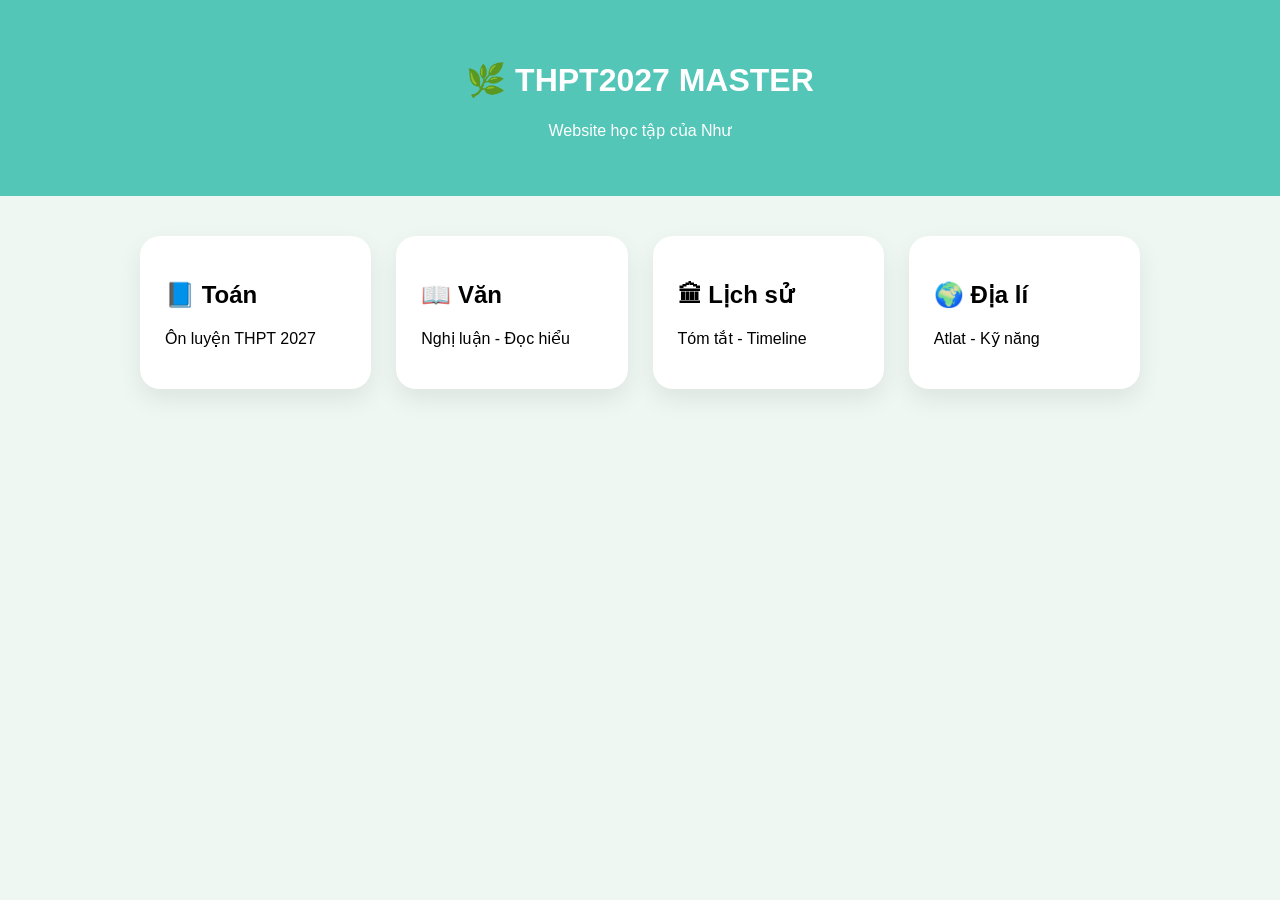
==== index.html @ bb117592 "Update index.html" ====
<!DOCTYPE html>
<html lang="vi">

<head>
    <meta charset="UTF-8">
    <meta name="viewport" content="width=device-width, initial-scale=1.0">
    <title>THPT2027 MASTER</title>
<link rel="stylesheet" href="style.css?v=1">
</head>

<body>

    <header>
        <h1>🌿 THPT2027 MASTER</h1>
        <p>Website học tập của Như</p>
    </header>

    <main>

        <div class="card">
            <h2>📘 Toán</h2>
            <p>Ôn luyện THPT 2027</p>
        </div>

        <div class="card">
            <h2>📖 Văn</h2>
            <p>Nghị luận - Đọc hiểu</p>
        </div>

        <div class="card">
            <h2>🏛 Lịch sử</h2>
            <p>Tóm tắt - Timeline</p>
        </div>

        <div class="card">
            <h2>🌍 Địa lí</h2>
            <p>Atlat - Kỹ năng</p>
        </div>

    </main>

<script src="script.js"></script>

</body>

</html>
---- style.css ----
body{
    margin:0;
    font-family:Arial,Helvetica,sans-serif;
    background:#eef7f2;
}

header{

    background:#53c6b8;
    color:white;
    text-align:center;
    padding:40px;
}

main{

    max-width:1000px;
    margin:auto;
    padding:40px;

    display:grid;

    grid-template-columns:repeat(auto-fit,minmax(220px,1fr));

    gap:25px;

}

.card{

    background:white;

    padding:25px;

    border-radius:20px;

    box-shadow:0 10px 25px rgba(0,0,0,.08);

    transition:.3s;

}

.card:hover{

    transform:translateY(-8px);

}
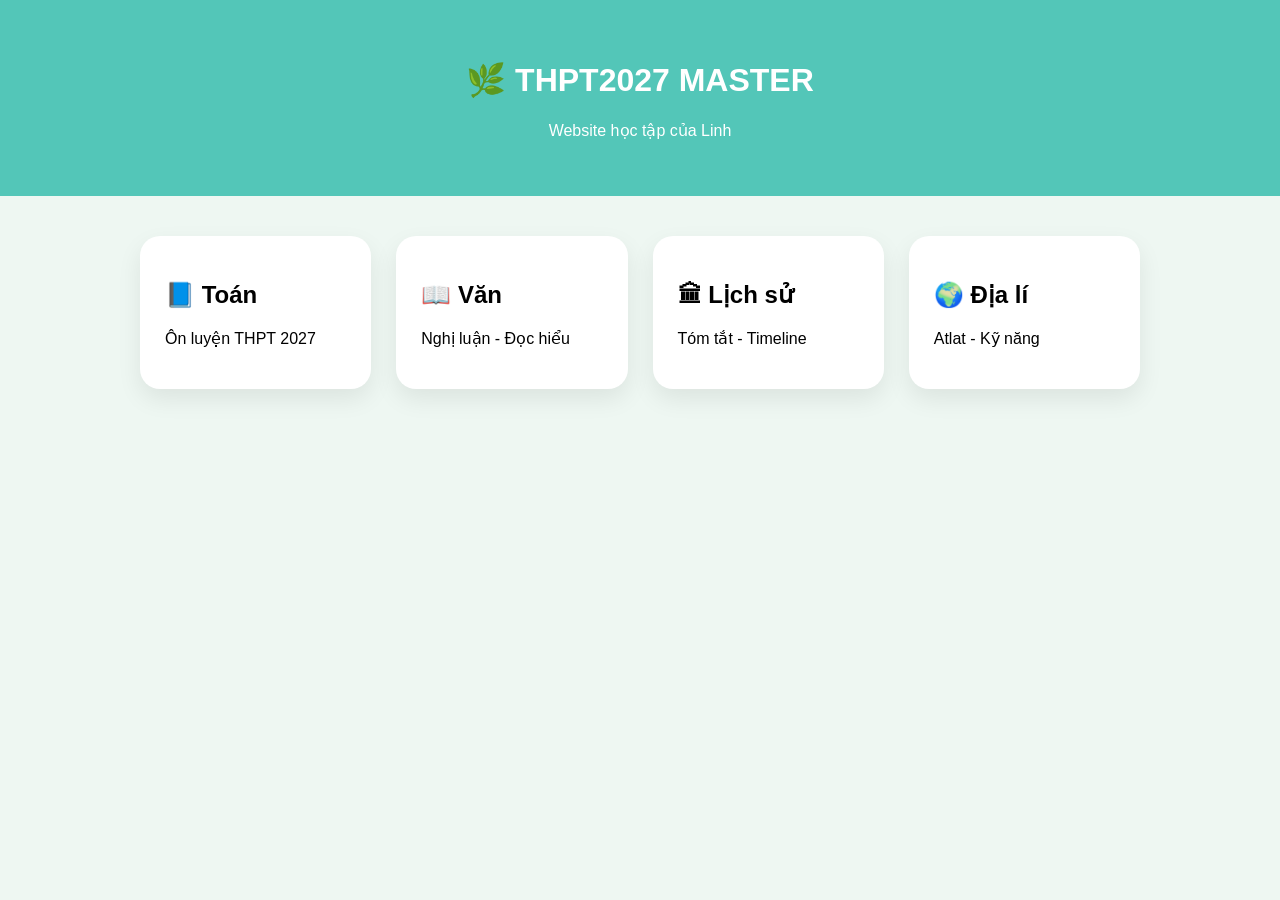
==== commit e23ab2df: "Update index.html" ====
--- a/index.html
+++ b/index.html
@@ -12,7 +12,7 @@
 
     <header>
         <h1>🌿 THPT2027 MASTER</h1>
-        <p>Website học tập của Như</p>
+        <p>Website học tập của Linh</p>
     </header>
 
     <main>
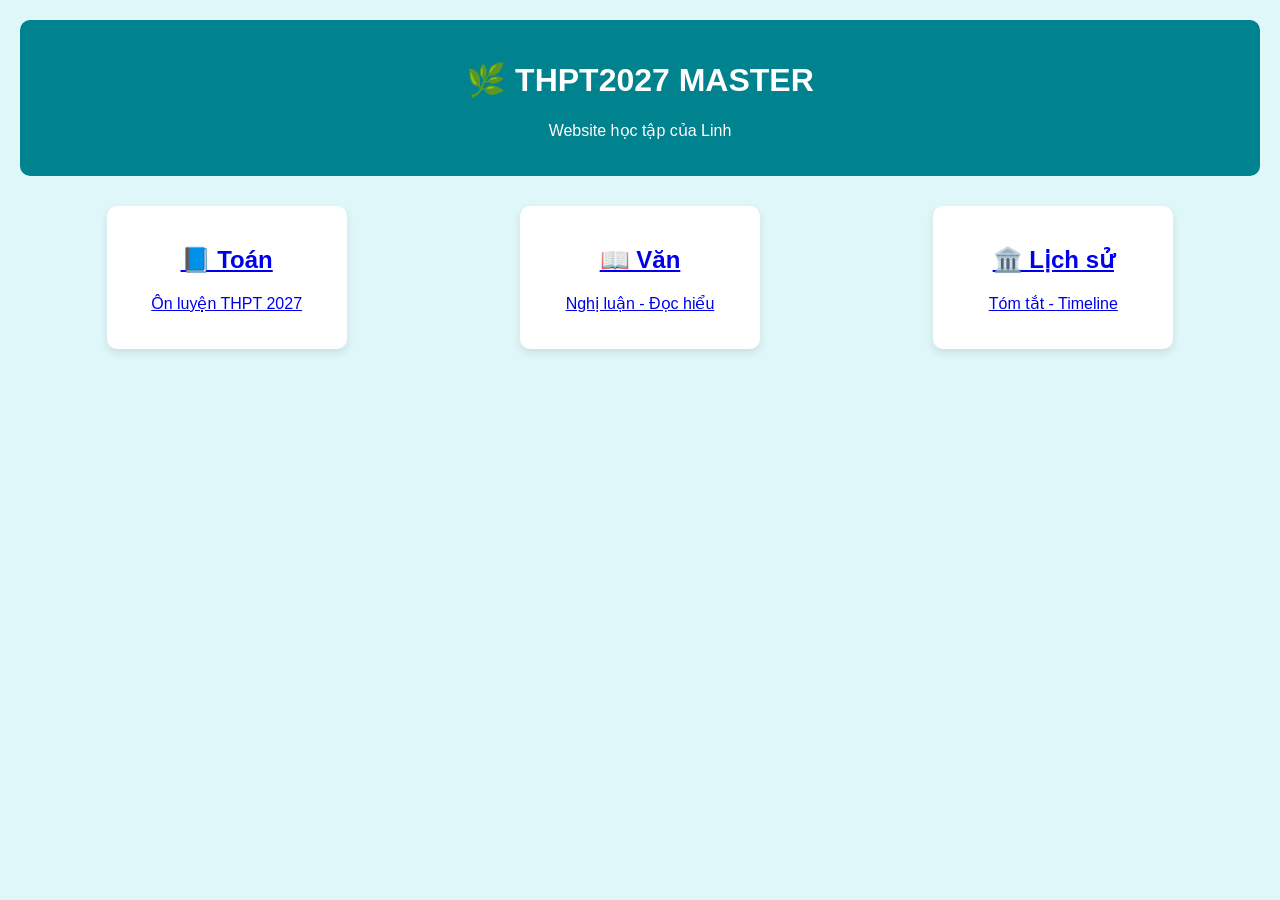
==== commit 7e9c7fb4: "Update index.html" ====
--- a/index.html
+++ b/index.html
@@ -16,27 +16,26 @@
     </header>
 
     <main>
+        <a href="toan.html" class="card-link">
+            <div class="card">
+                <h2>📘 Toán</h2>
+                <p>Ôn luyện THPT 2027</p>
+            </div>
+        </a>
 
-        <div class="card">
-            <h2>📘 Toán</h2>
-            <p>Ôn luyện THPT 2027</p>
-        </div>
+        <a href="van.html" class="card-link">
+            <div class="card">
+                <h2>📖 Văn</h2>
+                <p>Nghị luận - Đọc hiểu</p>
+            </div>
+        </a>
 
-        <div class="card">
-            <h2>📖 Văn</h2>
-            <p>Nghị luận - Đọc hiểu</p>
-        </div>
-
-        <div class="card">
-            <h2>🏛 Lịch sử</h2>
-            <p>Tóm tắt - Timeline</p>
-        </div>
-
-        <div class="card">
-            <h2>🌍 Địa lí</h2>
-            <p>Atlat - Kỹ năng</p>
-        </div>
-
+        <a href="su.html" class="card-link">
+            <div class="card">
+                <h2>🏛️ Lịch sử</h2>
+                <p>Tóm tắt - Timeline</p>
+            </div>
+        </a>
     </main>
 
 <script src="script.js"></script>
--- a/style.css
+++ b/style.css
@@ -1,47 +1,31 @@
-body{
-    margin:0;
-    font-family:Arial,Helvetica,sans-serif;
-    background:#eef7f2;
+body {
+    font-family: Arial, sans-serif;
+    background-color: #e0f7fa;
+    margin: 0;
+    padding: 20px;
 }
 
-header{
-
-    background:#53c6b8;
-    color:white;
-    text-align:center;
-    padding:40px;
+header {
+    text-align: center;
+    background-color: #00838f;
+    color: white;
+    padding: 20px;
+    border-radius: 10px;
 }
 
-main{
-
-    max-width:1000px;
-    margin:auto;
-    padding:40px;
-
-    display:grid;
-
-    grid-template-columns:repeat(auto-fit,minmax(220px,1fr));
-
-    gap:25px;
-
+main {
+    display: flex;
+    justify-content: space-around;
+    flex-wrap: wrap;
+    margin-top: 20px;
 }
 
-.card{
-
-    background:white;
-
-    padding:25px;
-
-    border-radius:20px;
-
-    box-shadow:0 10px 25px rgba(0,0,0,.08);
-
-    transition:.3s;
-
-}
-
-.card:hover{
-
-    transform:translateY(-8px);
-
+.card {
+    background-color: white;
+    border-radius: 10px;
+    padding: 20px;
+    width: 200px;
+    margin: 10px;
+    box-shadow: 0 4px 8px rgba(0,0,0,0.1);
+    text-align: center;
 }
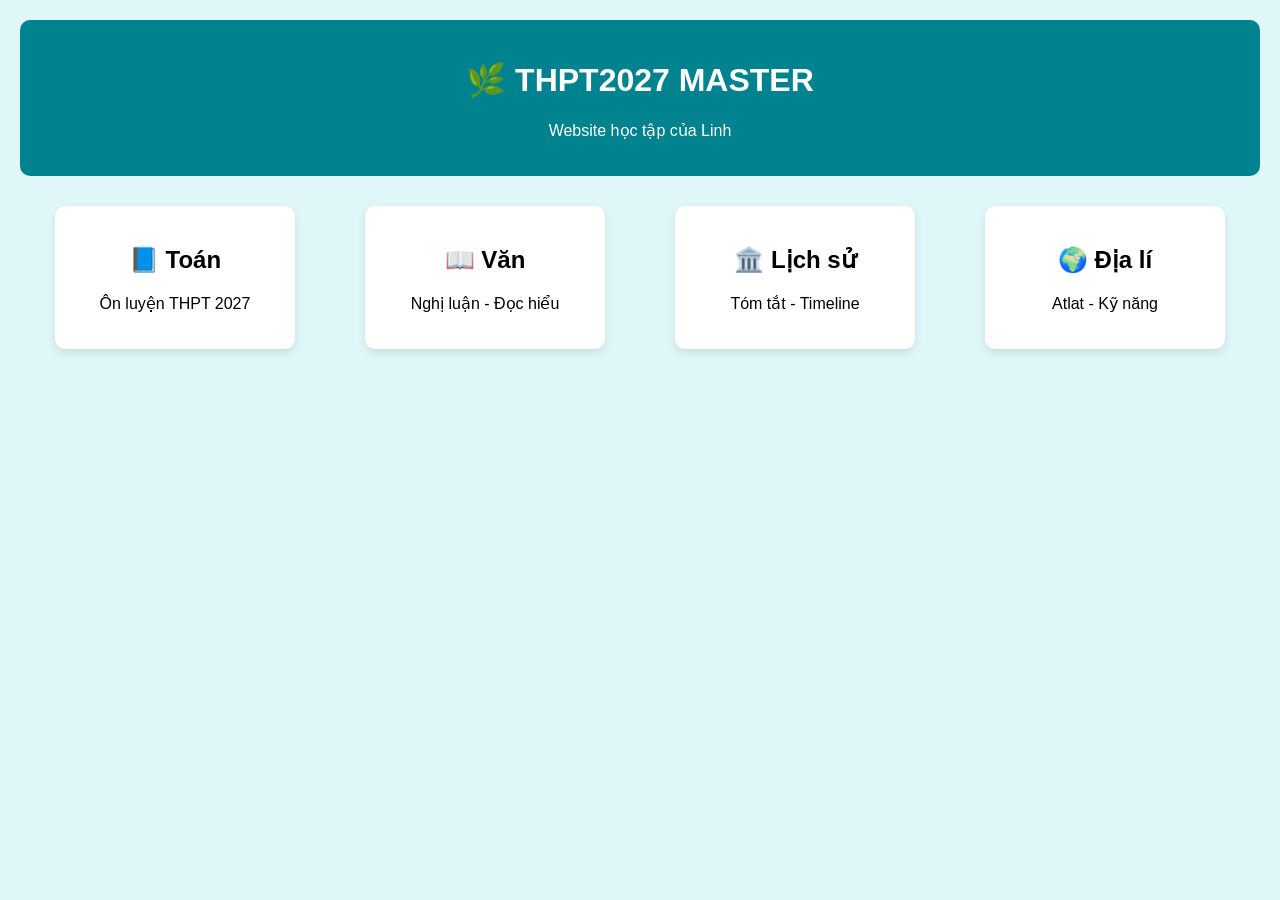
==== commit 6416c0e4: "Update index.html" ====
--- a/index.html
+++ b/index.html
@@ -36,6 +36,13 @@
                 <p>Tóm tắt - Timeline</p>
             </div>
         </a>
+
+        <a href="dia.html" class="card-link">
+            <div class="card">
+                <h2>🌍 Địa lí</h2>
+                <p>Atlat - Kỹ năng</p>
+            </div>
+        </a>
     </main>
 
 <script src="script.js"></script>
--- a/style.css
+++ b/style.css
@@ -28,4 +28,8 @@
     margin: 10px;
     box-shadow: 0 4px 8px rgba(0,0,0,0.1);
     text-align: center;
+}
+.card-link {
+    text-decoration: none;
+    color: inherit;
 }
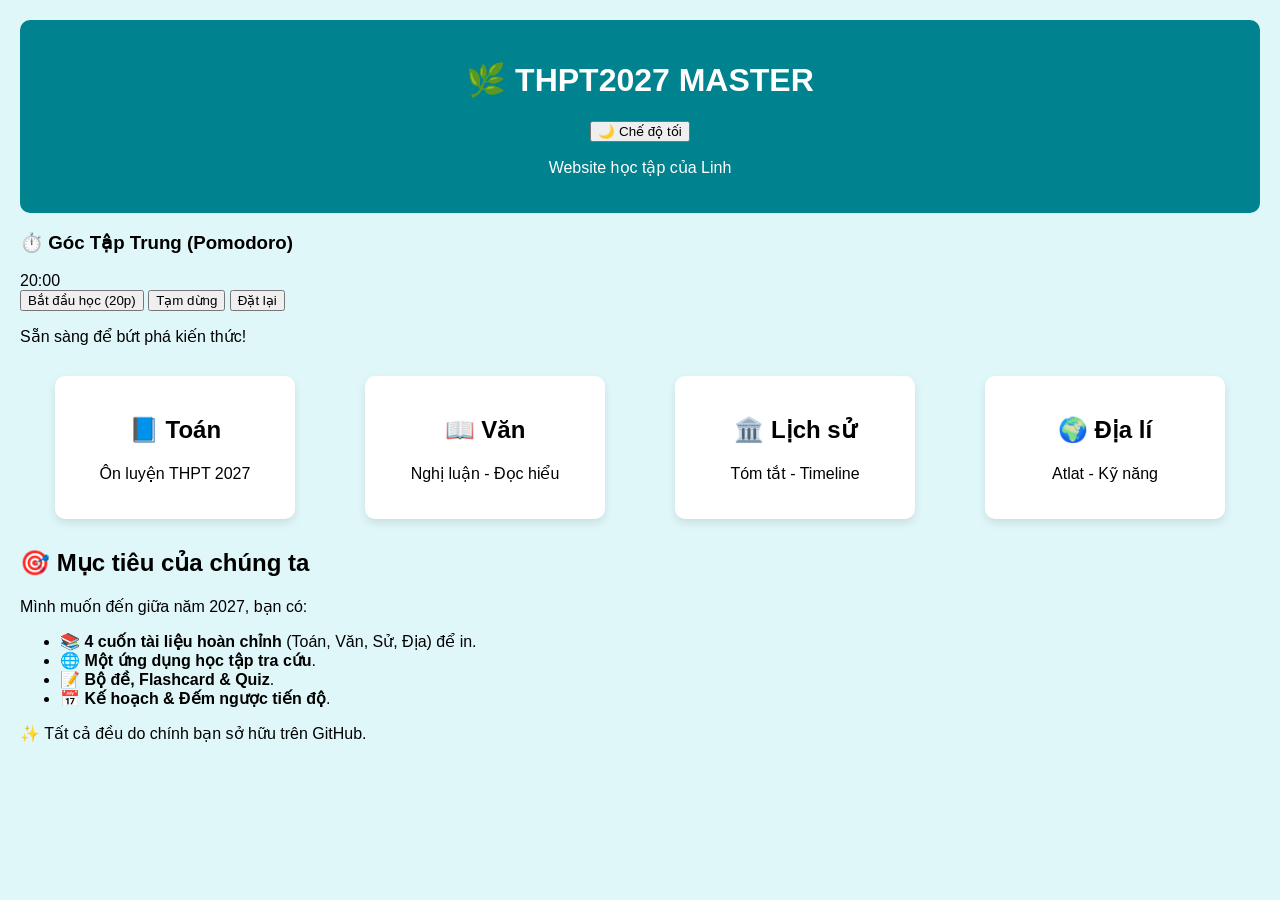
==== commit 63c51ccd: "Update index.html" ====
--- a/index.html
+++ b/index.html
@@ -1,19 +1,31 @@
 <!DOCTYPE html>
 <html lang="vi">
-
 <head>
     <meta charset="UTF-8">
     <meta name="viewport" content="width=device-width, initial-scale=1.0">
     <title>THPT2027 MASTER</title>
-<link rel="stylesheet" href="style.css?v=1">
+    <link rel="stylesheet" href="style.css">
 </head>
-
 <body>
-
     <header>
-        <h1>🌿 THPT2027 MASTER</h1>
+        <div class="header-top">
+            <h1>🌿 THPT2027 MASTER</h1>
+            <button id="theme-toggle" class="btn-toggle">🌙 Chế độ tối</button>
+        </div>
         <p>Website học tập của Linh</p>
     </header>
+
+    <!-- BỘ ĐẾM THỜI GIAN POMODORO -->
+    <section class="pomodoro-card">
+        <h3>⏱️ Góc Tập Trung (Pomodoro)</h3>
+        <div id="timer">20:00</div>
+        <div class="pomo-buttons">
+            <button onclick="startTimer()">Bắt đầu học (20p)</button>
+            <button onclick="pauseTimer()">Tạm dừng</button>
+            <button onclick="resetTimer()">Đặt lại</button>
+        </div>
+        <p id="pomo-status">Sẵn sàng để bứt phá kiến thức!</p>
+    </section>
 
     <main>
         <a href="toan.html" class="card-link">
@@ -45,8 +57,18 @@
         </a>
     </main>
 
-<script src="script.js"></script>
+    <section class="goal-section">
+        <h2>🎯 Mục tiêu của chúng ta</h2>
+        <p>Mình muốn đến giữa năm 2027, bạn có:</p>
+        <ul>
+            <li>📚 <strong>4 cuốn tài liệu hoàn chỉnh</strong> (Toán, Văn, Sử, Địa) để in.</li>
+            <li>🌐 <strong>Một ứng dụng học tập tra cứu</strong>.</li>
+            <li>📝 <strong>Bộ đề, Flashcard & Quiz</strong>.</li>
+            <li>📅 <strong>Kế hoạch & Đếm ngược tiến độ</strong>.</li>
+        </ul>
+        <p class="github-note">✨ Tất cả đều do chính bạn sở hữu trên GitHub.</p>
+    </section>
 
+    <script src="script.js"></script>
 </body>
-
 </html>
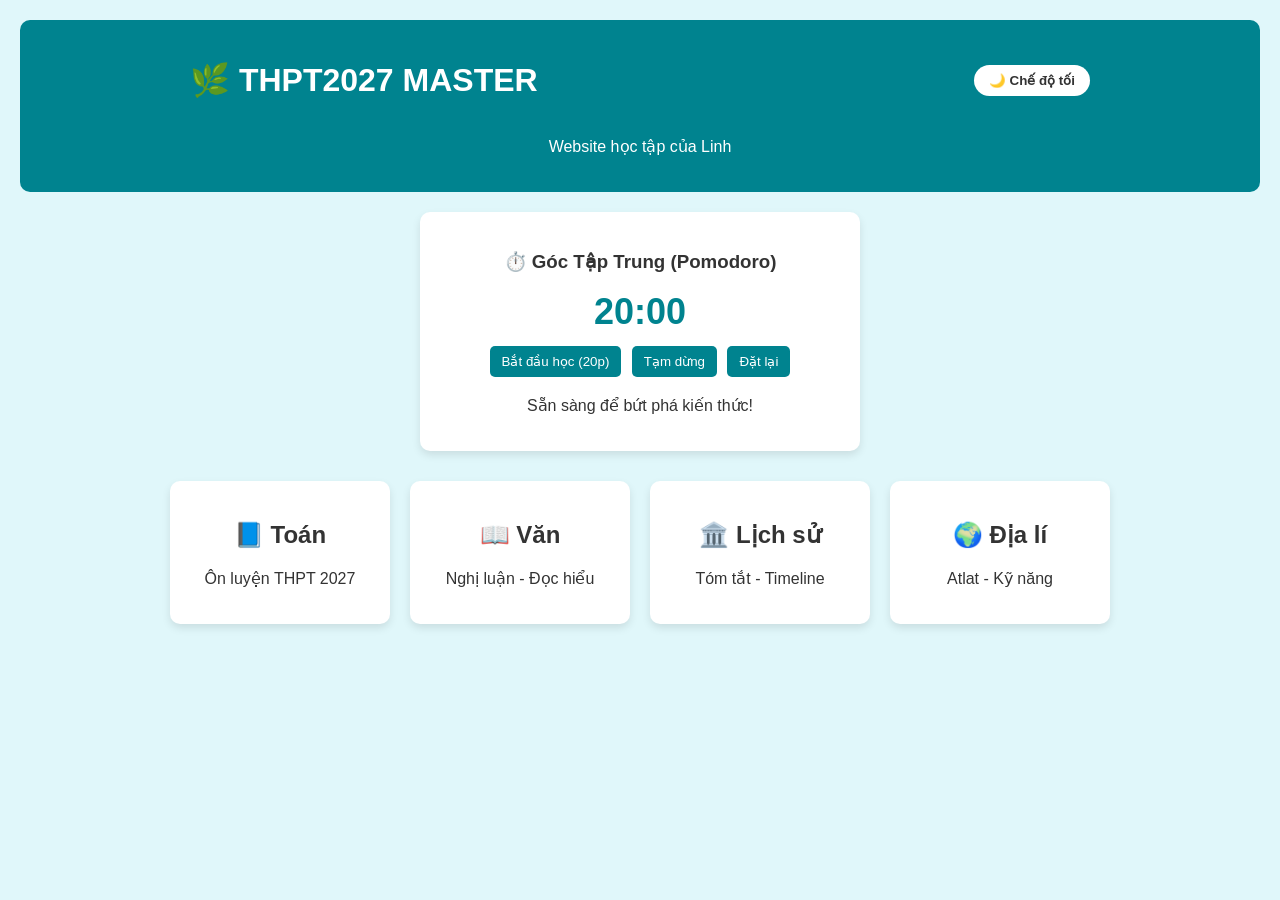
==== commit c4d3b93e: "Update index.html" ====
--- a/index.html
+++ b/index.html
@@ -57,18 +57,6 @@
         </a>
     </main>
 
-    <section class="goal-section">
-        <h2>🎯 Mục tiêu của chúng ta</h2>
-        <p>Mình muốn đến giữa năm 2027, bạn có:</p>
-        <ul>
-            <li>📚 <strong>4 cuốn tài liệu hoàn chỉnh</strong> (Toán, Văn, Sử, Địa) để in.</li>
-            <li>🌐 <strong>Một ứng dụng học tập tra cứu</strong>.</li>
-            <li>📝 <strong>Bộ đề, Flashcard & Quiz</strong>.</li>
-            <li>📅 <strong>Kế hoạch & Đếm ngược tiến độ</strong>.</li>
-        </ul>
-        <p class="github-note">✨ Tất cả đều do chính bạn sở hữu trên GitHub.</p>
-    </section>
-
-    <script src="script.js"></script>
+  <script src="script.js"></script>
 </body>
 </html>
--- a/style.css
+++ b/style.css
@@ -1,35 +1,109 @@
+:root {
+    --bg-color: #e0f7fa;
+    --card-bg: #ffffff;
+    --text-color: #333333;
+    --header-bg: #00838f;
+    --primary-color: #00838f;
+}
+
+body.dark-mode {
+    --bg-color: #121212;
+    --card-bg: #1e1e1e;
+    --text-color: #e0e0e0;
+    --header-bg: #004d40;
+    --primary-color: #80deea;
+}
+
 body {
     font-family: Arial, sans-serif;
-    background-color: #e0f7fa;
+    background-color: var(--bg-color);
+    color: var(--text-color);
     margin: 0;
     padding: 20px;
+    transition: all 0.3s ease;
 }
 
 header {
-    text-align: center;
-    background-color: #00838f;
+    background-color: var(--header-bg);
     color: white;
     padding: 20px;
     border-radius: 10px;
+    text-align: center;
+}
+
+.header-top {
+    display: flex;
+    justify-content: space-between;
+    align-items: center;
+    max-width: 900px;
+    margin: 0 auto;
+}
+
+.btn-toggle {
+    background: white;
+    color: #333;
+    border: none;
+    padding: 8px 15px;
+    border-radius: 20px;
+    cursor: pointer;
+    font-weight: bold;
+}
+
+/* Pomodoro UI */
+.pomodoro-card {
+    background-color: var(--card-bg);
+    border-radius: 10px;
+    padding: 20px;
+    max-width: 400px;
+    margin: 20px auto;
+    text-align: center;
+    box-shadow: 0 4px 8px rgba(0,0,0,0.1);
+}
+
+#timer {
+    font-size: 36px;
+    font-weight: bold;
+    color: var(--primary-color);
+    margin: 10px 0;
+}
+
+.pomo-buttons button {
+    background-color: var(--primary-color);
+    color: white;
+    border: none;
+    padding: 8px 12px;
+    margin: 3px;
+    border-radius: 5px;
+    cursor: pointer;
 }
 
 main {
     display: flex;
-    justify-content: space-around;
+    justify-content: center;
     flex-wrap: wrap;
     margin-top: 20px;
 }
 
+.card-link {
+    text-decoration: none;
+    color: inherit;
+}
+
 .card {
-    background-color: white;
+    background-color: var(--card-bg);
     border-radius: 10px;
     padding: 20px;
-    width: 200px;
+    width: 180px;
     margin: 10px;
     box-shadow: 0 4px 8px rgba(0,0,0,0.1);
     text-align: center;
 }
-.card-link {
-    text-decoration: none;
-    color: inherit;
+
+.goal-section {
+    background-color: var(--card-bg);
+    border-radius: 12px;
+    padding: 25px;
+    max-width: 800px;
+    margin: 30px auto;
+    box-shadow: 0 4px 12px rgba(0,0,0,0.08);
 }
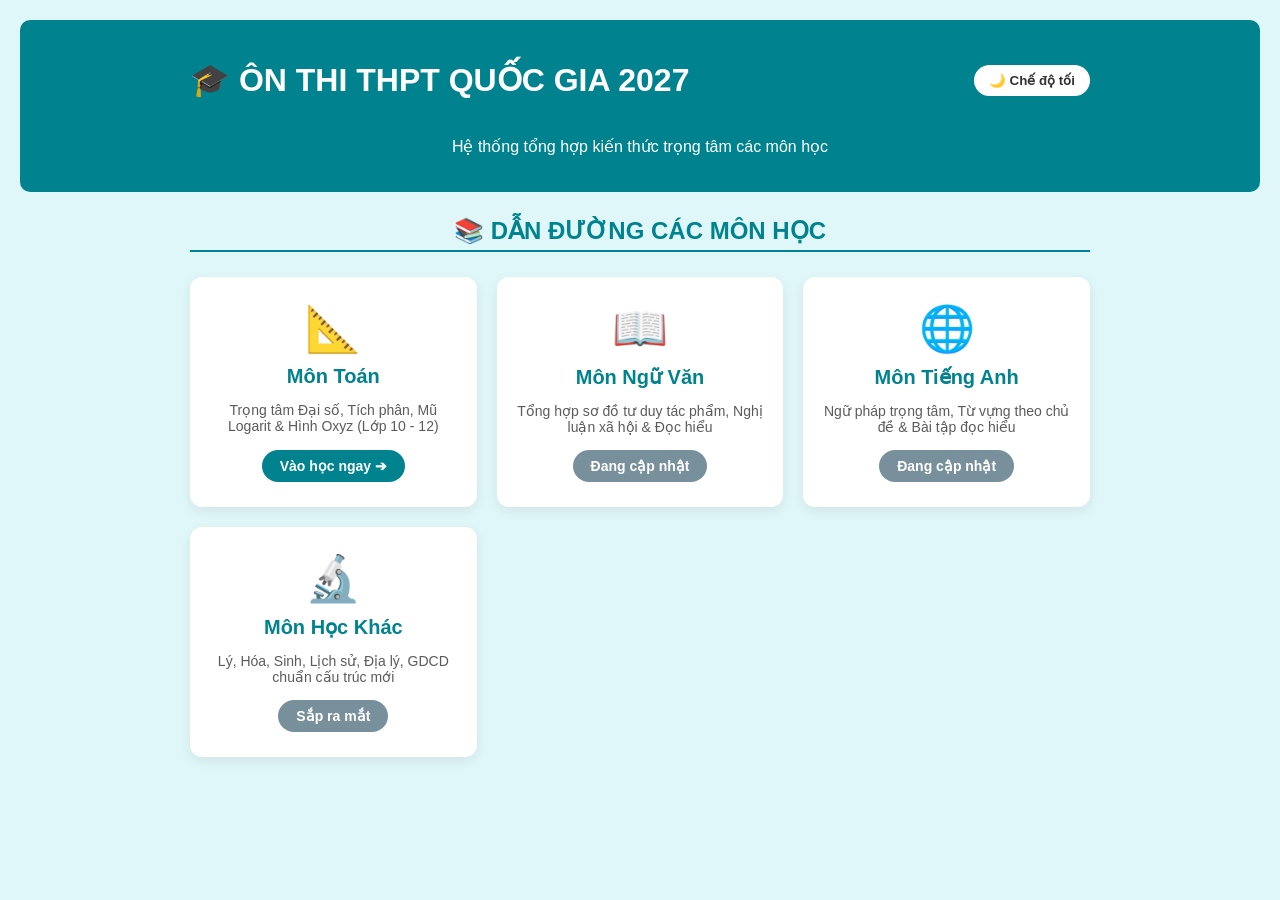
==== commit cf121951: "Update index.html" ====
--- a/index.html
+++ b/index.html
@@ -3,60 +3,122 @@
 <head>
     <meta charset="UTF-8">
     <meta name="viewport" content="width=device-width, initial-scale=1.0">
-    <title>THPT2027 MASTER</title>
+    <title>Trang Chủ - Ôn Thi THPT Quốc Gia 2027</title>
     <link rel="stylesheet" href="style.css">
+    <style>
+        .subject-grid {
+            display: grid;
+            grid-template-columns: repeat(auto-fit, minmax(250px, 1fr));
+            gap: 20px;
+            margin-top: 25px;
+        }
+        .subject-card {
+            background-color: var(--card-bg);
+            border-radius: 12px;
+            padding: 25px 20px;
+            text-align: center;
+            box-shadow: 0 4px 12px rgba(0,0,0,0.08);
+            transition: transform 0.2s, box-shadow 0.2s;
+            text-decoration: none;
+            color: var(--text-color);
+            display: flex;
+            flex-direction: column;
+            align-items: center;
+            justify-content: space-between;
+        }
+        .subject-card:hover {
+            transform: translateY(-5px);
+            box-shadow: 0 8px 20px rgba(0,0,0,0.15);
+        }
+        .subject-icon {
+            font-size: 45px;
+            margin-bottom: 10px;
+        }
+        .subject-card h3 {
+            margin: 10px 0 5px;
+            color: var(--primary-color);
+            font-size: 20px;
+        }
+        .subject-card p {
+            font-size: 14px;
+            opacity: 0.8;
+            margin-bottom: 15px;
+        }
+        .btn-study {
+            background-color: #00838f;
+            color: white;
+            padding: 8px 18px;
+            border-radius: 20px;
+            font-weight: bold;
+            font-size: 14px;
+        }
+    </style>
 </head>
 <body>
+
     <header>
         <div class="header-top">
-            <h1>🌿 THPT2027 MASTER</h1>
-            <button id="theme-toggle" class="btn-toggle">🌙 Chế độ tối</button>
+            <h1>🎓 ÔN THI THPT QUỐC GIA 2027</h1>
+            <button id="theme-toggle" class="btn-toggle" onclick="toggleTheme()">🌙 Chế độ tối</button>
         </div>
-        <p>Website học tập của Linh</p>
+        <p>Hệ thống tổng hợp kiến thức trọng tâm các môn học</p>
     </header>
 
-    <!-- BỘ ĐẾM THỜI GIAN POMODORO -->
-    <section class="pomodoro-card">
-        <h3>⏱️ Góc Tập Trung (Pomodoro)</h3>
-        <div id="timer">20:00</div>
-        <div class="pomo-buttons">
-            <button onclick="startTimer()">Bắt đầu học (20p)</button>
-            <button onclick="pauseTimer()">Tạm dừng</button>
-            <button onclick="resetTimer()">Đặt lại</button>
+    <div class="math-container">
+        <h2 class="grade-title" style="text-align: center; margin-top: 25px;">📚 DẪN ĐƯỜNG CÁC MÔN HỌC</h2>
+
+        <div class="subject-grid">
+            <!-- Môn Toán -->
+            <a href="toan.html" class="subject-card">
+                <div>
+                    <div class="subject-icon">📐</div>
+                    <h3>Môn Toán</h3>
+                    <p>Trọng tâm Đại số, Tích phân, Mũ Logarit & Hình Oxyz (Lớp 10 - 12)</p>
+                </div>
+                <span class="btn-study">Vào học ngay ➔</span>
+            </a>
+            <!-- Môn Văn -->
+            <a href="#" class="subject-card" onclick="alert('Môn Văn đang được cập nhật!')">
+                <div>
+                    <div class="subject-icon">📖</div>
+                    <h3>Môn Ngữ Văn</h3>
+                    <p>Tổng hợp sơ đồ tư duy tác phẩm, Nghị luận xã hội & Đọc hiểu</p>
+                </div>
+                <span class="btn-study" style="background-color: #78909c;">Đang cập nhật</span>
+            </a>
+
+            <!-- Môn Tiếng Anh -->
+            <a href="#" class="subject-card" onclick="alert('Môn Tiếng Anh đang được cập nhật!')">
+                <div>
+                    <div class="subject-icon">🌐</div>
+                    <h3>Môn Tiếng Anh</h3>
+                    <p>Ngữ pháp trọng tâm, Từ vựng theo chủ đề & Bài tập đọc hiểu</p>
+                </div>
+                <span class="btn-study" style="background-color: #78909c;">Đang cập nhật</span>
+            </a>
+
+            <!-- Môn Lý / Hóa / Sinh / Sử / Địa -->
+            <a href="#" class="subject-card" onclick="alert('Các môn khác đang hoàn thiện!')">
+                <div>
+                    <div class="subject-icon">🔬</div>
+                    <h3>Môn Học Khác</h3>
+                    <p>Lý, Hóa, Sinh, Lịch sử, Địa lý, GDCD chuẩn cấu trúc mới</p>
+                </div>
+                <span class="btn-study" style="background-color: #78909c;">Sắp ra mắt</span>
+            </a>
         </div>
-        <p id="pomo-status">Sẵn sàng để bứt phá kiến thức!</p>
-    </section>
+    </div>
 
-    <main>
-        <a href="toan.html" class="card-link">
-            <div class="card">
-                <h2>📘 Toán</h2>
-                <p>Ôn luyện THPT 2027</p>
-            </div>
-        </a>
-
-        <a href="van.html" class="card-link">
-            <div class="card">
-                <h2>📖 Văn</h2>
-                <p>Nghị luận - Đọc hiểu</p>
-            </div>
-        </a>
-
-        <a href="su.html" class="card-link">
-            <div class="card">
-                <h2>🏛️ Lịch sử</h2>
-                <p>Tóm tắt - Timeline</p>
-            </div>
-        </a>
-
-        <a href="dia.html" class="card-link">
-            <div class="card">
-                <h2>🌍 Địa lí</h2>
-                <p>Atlat - Kỹ năng</p>
-            </div>
-        </a>
-    </main>
-
-  <script src="script.js"></script>
+    <script>
+        function toggleTheme() {
+            document.body.classList.toggle('dark-mode');
+            let btn = document.getElementById('theme-toggle');
+            if (document.body.classList.contains('dark-mode')) {
+                btn.textContent = '☀️ Chế độ sáng';
+            } else {
+                btn.textContent = '🌙 Chế độ tối';
+            }
+        }
+    </script>
 </body>
 </html>
--- a/style.css
+++ b/style.css
@@ -2,7 +2,6 @@
     --bg-color: #e0f7fa;
     --card-bg: #ffffff;
     --text-color: #333333;
-    --header-bg: #00838f;
     --primary-color: #00838f;
 }
 
@@ -10,7 +9,6 @@
     --bg-color: #121212;
     --card-bg: #1e1e1e;
     --text-color: #e0e0e0;
-    --header-bg: #004d40;
     --primary-color: #80deea;
 }
 
@@ -24,7 +22,7 @@
 }
 
 header {
-    background-color: var(--header-bg);
+    background-color: #00838f;
     color: white;
     padding: 20px;
     border-radius: 10px;
@@ -48,62 +46,68 @@
     cursor: pointer;
     font-weight: bold;
 }
+.top-bar {
+    display: flex;
+    justify-content: space-between;
+    align-items: center;
+    max-width: 900px;
+    margin: 20px auto 10px;
+}
 
-/* Pomodoro UI */
-.pomodoro-card {
+.back-btn {
+    text-decoration: none;
+    color: var(--primary-color);
+    font-weight: bold;
+}
+
+#search-input {
+    padding: 8px 15px;
+    border-radius: 20px;
+    border: 1px solid #ccc;
+    width: 250px;
+    outline: none;
+}
+
+.math-container {
+    max-width: 900px;
+    margin: 0 auto;
+}
+
+.grade-title {
+    color: var(--primary-color);
+    border-bottom: 2px solid var(--primary-color);
+    padding-bottom: 5px;
+    margin-top: 30px;
+}
+
+.topic-card {
     background-color: var(--card-bg);
     border-radius: 10px;
-    padding: 20px;
-    max-width: 400px;
-    margin: 20px auto;
-    text-align: center;
-    box-shadow: 0 4px 8px rgba(0,0,0,0.1);
+    padding: 15px 20px;
+    margin: 15px 0;
+    box-shadow: 0 2px 8px rgba(0,0,0,0.08);
 }
 
-#timer {
-    font-size: 36px;
-    font-weight: bold;
-    color: var(--primary-color);
-    margin: 10px 0;
+.topic-header {
+    display: flex;
+    justify-content: space-between;
+    align-items: center;
 }
 
-.pomo-buttons button {
-    background-color: var(--primary-color);
-    color: white;
-    border: none;
-    padding: 8px 12px;
-    margin: 3px;
-    border-radius: 5px;
+.topic-header h3 {
+    margin: 0;
+    color: #00838f;
+}
+
+.check-done {
+    font-size: 14px;
     cursor: pointer;
 }
 
-main {
-    display: flex;
-    justify-content: center;
-    flex-wrap: wrap;
-    margin-top: 20px;
-}
-
-.card-link {
-    text-decoration: none;
-    color: inherit;
-}
-
-.card {
-    background-color: var(--card-bg);
-    border-radius: 10px;
-    padding: 20px;
-    width: 180px;
-    margin: 10px;
-    box-shadow: 0 4px 8px rgba(0,0,0,0.1);
-    text-align: center;
-}
-
-.goal-section {
-    background-color: var(--card-bg);
-    border-radius: 12px;
-    padding: 25px;
-    max-width: 800px;
-    margin: 30px auto;
-    box-shadow: 0 4px 12px rgba(0,0,0,0.08);
+.exercise-box {
+    background-color: rgba(0, 131, 143, 0.08);
+    border-left: 4px solid var(--primary-color);
+    padding: 10px;
+    margin-top: 10px;
+    border-radius: 4px;
 }
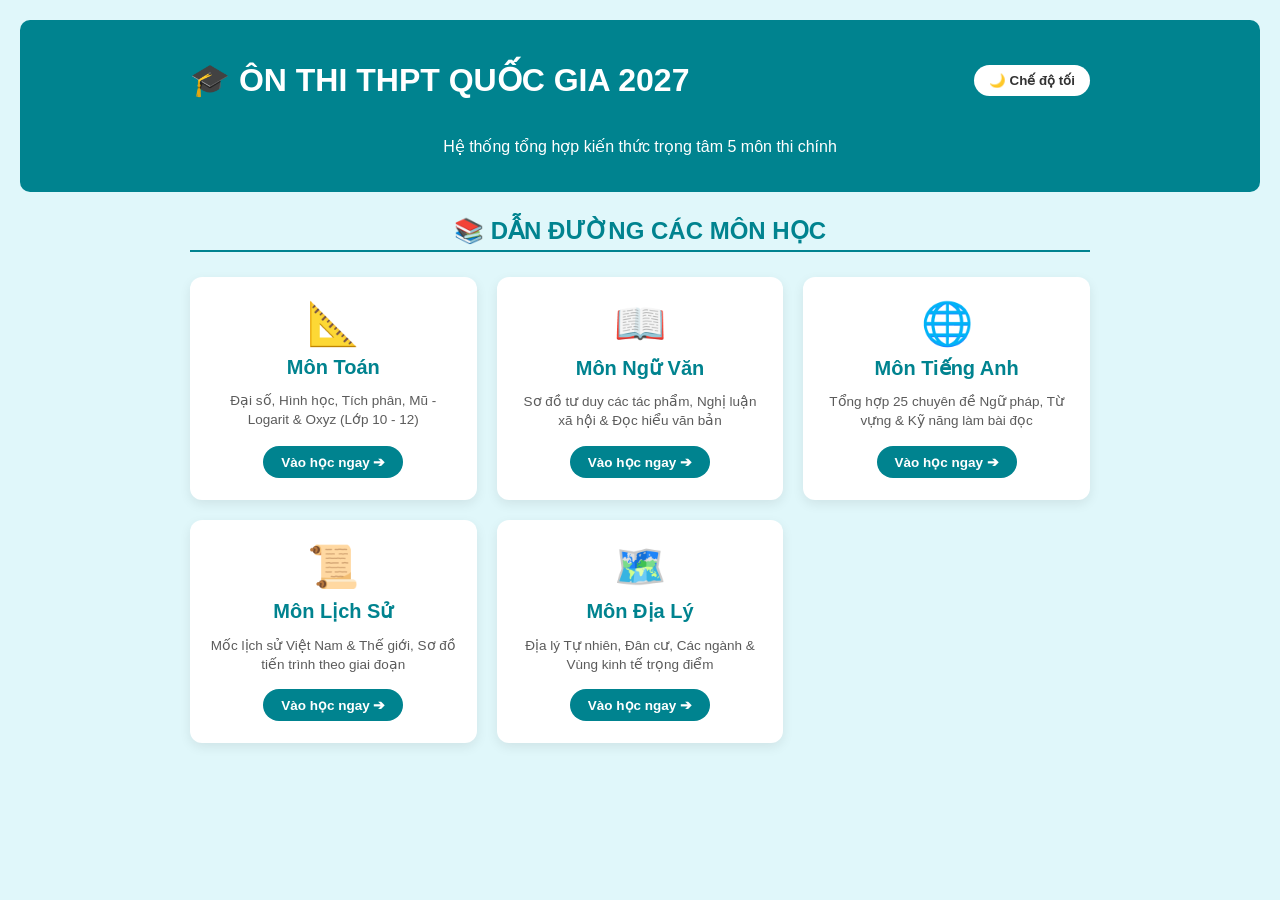
==== commit cbc39293: "Update index.html" ====
--- a/index.html
+++ b/index.html
@@ -15,7 +15,7 @@
         .subject-card {
             background-color: var(--card-bg);
             border-radius: 12px;
-            padding: 25px 20px;
+            padding: 22px 18px;
             text-align: center;
             box-shadow: 0 4px 12px rgba(0,0,0,0.08);
             transition: transform 0.2s, box-shadow 0.2s;
@@ -31,18 +31,19 @@
             box-shadow: 0 8px 20px rgba(0,0,0,0.15);
         }
         .subject-icon {
-            font-size: 45px;
-            margin-bottom: 10px;
+            font-size: 42px;
+            margin-bottom: 8px;
         }
         .subject-card h3 {
-            margin: 10px 0 5px;
+            margin: 8px 0 5px;
             color: var(--primary-color);
             font-size: 20px;
         }
         .subject-card p {
-            font-size: 14px;
+            font-size: 13.5px;
             opacity: 0.8;
             margin-bottom: 15px;
+            line-height: 1.4;
         }
         .btn-study {
             background-color: #00838f;
@@ -50,7 +51,7 @@
             padding: 8px 18px;
             border-radius: 20px;
             font-weight: bold;
-            font-size: 14px;
+            font-size: 13.5px;
         }
     </style>
 </head>
@@ -61,50 +62,60 @@
             <h1>🎓 ÔN THI THPT QUỐC GIA 2027</h1>
             <button id="theme-toggle" class="btn-toggle" onclick="toggleTheme()">🌙 Chế độ tối</button>
         </div>
-        <p>Hệ thống tổng hợp kiến thức trọng tâm các môn học</p>
+        <p>Hệ thống tổng hợp kiến thức trọng tâm 5 môn thi chính</p>
     </header>
 
     <div class="math-container">
         <h2 class="grade-title" style="text-align: center; margin-top: 25px;">📚 DẪN ĐƯỜNG CÁC MÔN HỌC</h2>
 
         <div class="subject-grid">
-            <!-- Môn Toán -->
+            <!-- 1. Môn Toán -->
             <a href="toan.html" class="subject-card">
                 <div>
                     <div class="subject-icon">📐</div>
                     <h3>Môn Toán</h3>
-                    <p>Trọng tâm Đại số, Tích phân, Mũ Logarit & Hình Oxyz (Lớp 10 - 12)</p>
+                    <p>Đại số, Hình học, Tích phân, Mũ - Logarit & Oxyz (Lớp 10 - 12)</p>
                 </div>
                 <span class="btn-study">Vào học ngay ➔</span>
             </a>
-            <!-- Môn Văn -->
-            <a href="#" class="subject-card" onclick="alert('Môn Văn đang được cập nhật!')">
+
+            <!-- 2. Môn Ngữ Văn -->
+            <a href="van.html" class="subject-card">
                 <div>
                     <div class="subject-icon">📖</div>
                     <h3>Môn Ngữ Văn</h3>
-                    <p>Tổng hợp sơ đồ tư duy tác phẩm, Nghị luận xã hội & Đọc hiểu</p>
-                </div>
-                <span class="btn-study" style="background-color: #78909c;">Đang cập nhật</span>
+                    <p>Sơ đồ tư duy các tác phẩm, Nghị luận xã hội & Đọc hiểu văn bản</p>
+                    </div>
+                <span class="btn-study">Vào học ngay ➔</span>
             </a>
-
-            <!-- Môn Tiếng Anh -->
-            <a href="#" class="subject-card" onclick="alert('Môn Tiếng Anh đang được cập nhật!')">
+            <!-- 3. Môn Tiếng Anh -->
+            <a href="anh.html" class="subject-card">
                 <div>
                     <div class="subject-icon">🌐</div>
                     <h3>Môn Tiếng Anh</h3>
-                    <p>Ngữ pháp trọng tâm, Từ vựng theo chủ đề & Bài tập đọc hiểu</p>
+                    <p>Tổng hợp 25 chuyên đề Ngữ pháp, Từ vựng & Kỹ năng làm bài đọc</p>
                 </div>
-                <span class="btn-study" style="background-color: #78909c;">Đang cập nhật</span>
+                <span class="btn-study">Vào học ngay ➔</span>
             </a>
 
-            <!-- Môn Lý / Hóa / Sinh / Sử / Địa -->
-            <a href="#" class="subject-card" onclick="alert('Các môn khác đang hoàn thiện!')">
+            <!-- 4. Môn Lịch Sử -->
+            <a href="su.html" class="subject-card">
                 <div>
-                    <div class="subject-icon">🔬</div>
-                    <h3>Môn Học Khác</h3>
-                    <p>Lý, Hóa, Sinh, Lịch sử, Địa lý, GDCD chuẩn cấu trúc mới</p>
+                    <div class="subject-icon">📜</div>
+                    <h3>Môn Lịch Sử</h3>
+                    <p>Mốc lịch sử Việt Nam & Thế giới, Sơ đồ tiến trình theo giai đoạn</p>
                 </div>
-                <span class="btn-study" style="background-color: #78909c;">Sắp ra mắt</span>
+                <span class="btn-study">Vào học ngay ➔</span>
+            </a>
+
+            <!-- 5. Môn Địa Lý -->
+            <a href="dia.html" class="subject-card">
+                <div>
+                    <div class="subject-icon">🗺️</div>
+                    <h3>Môn Địa Lý</h3>
+                    <p>Địa lý Tự nhiên, Đân cư, Các ngành & Vùng kinh tế trọng điểm</p>
+                </div>
+                <span class="btn-study">Vào học ngay ➔</span>
             </a>
         </div>
     </div>
